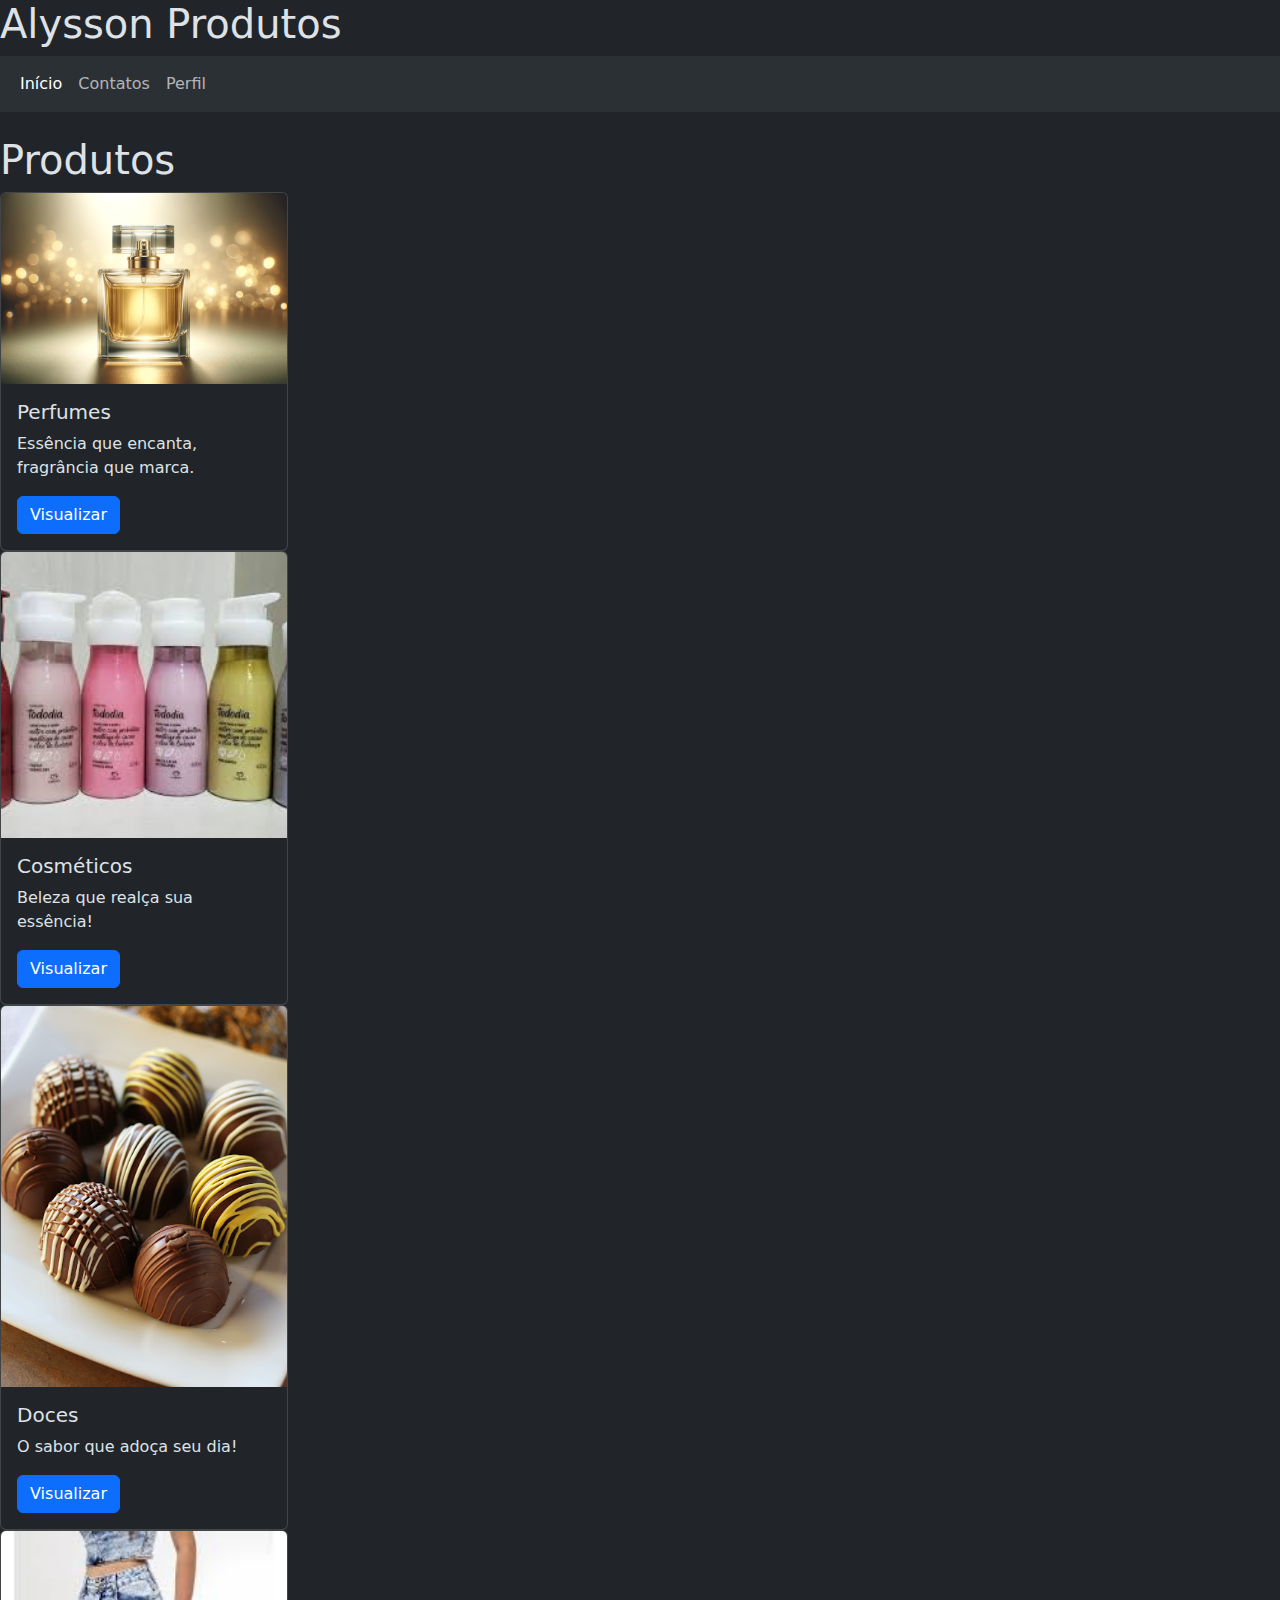
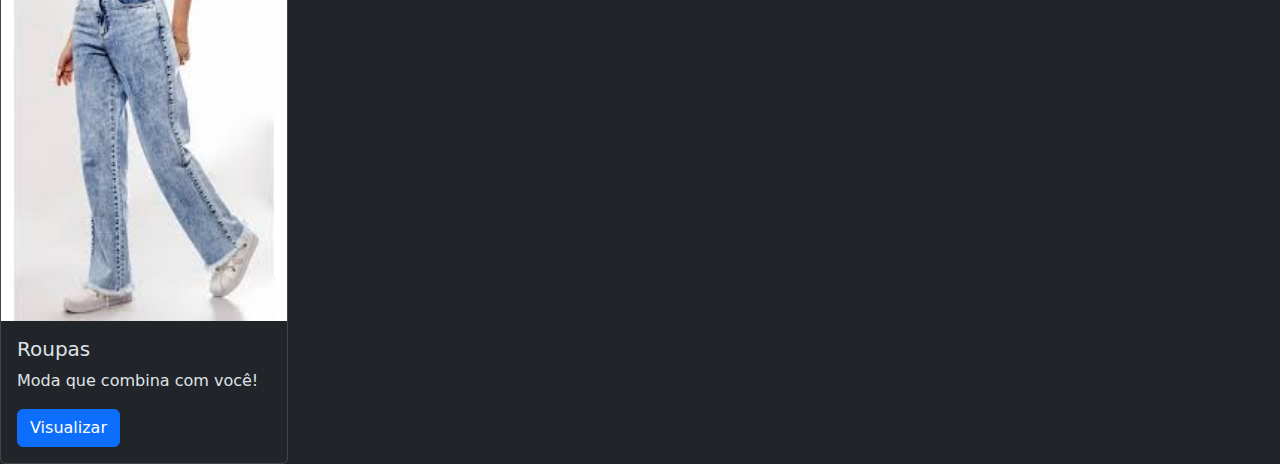
==== index.html @ ca660f53 "teste" ====
<!doctype html>
<html lang="pt-br" data-bs-theme="dark">

<head>
    <meta charset="utf-8">
    <meta name="viewport" content="width=device-width, initial-scale=1">
    <title>Alysson produtos</title>
    <link rel="stylesheet" href="css/style.css">
    <link href="https://cdn.jsdelivr.net/npm/bootstrap@5.3.3/dist/css/bootstrap.min.css" rel="stylesheet"
        integrity="sha384-QWTKZyjpPEjISv5WaRU9OFeRpok6YctnYmDr5pNlyT2bRjXh0JMhjY6hW+ALEwIH" crossorigin="anonymous">
</head>

<body>

    <h1>Alysson Produtos</h1>
    <nav class="navbar navbar-expand bg-body-tertiary">
        <div class="container-fluid">
            <ul class="navbar-nav d-flex flex-row">
                <li class="nav-item">
                    <a class="nav-link active" aria-current="page" href="#">Início</a>
                </li>
                <li class="nav-item">
                    <a class="nav-link" href="#">Contatos</a>
                </li>
                <li class="nav-item">
                    <a class="nav-link" href="#">Perfil</a>
                </li>
            </ul>
        </div>
    </nav>
    <br>
    <h1>Produtos</h1>

    <section>

        <div class="card" style="width: 18rem;">
            <img src="assets/perfume.png" class="card-img-top" alt="...">
            <div class="card-body">
                <h5 class="card-title">Perfumes</h5>
                <p class="card-text">Essência que encanta, fragrância que marca.</p>
                <a href="perfumes.html" class="btn btn-primary">Visualizar</a>
            </div>
        </div>

        <div class="card" style="width: 18rem;">
            <img src="assets\cremes.jpeg" class="card-img-top" alt="...">
            <div class="card-body">
                <h5 class="card-title">Cosméticos</h5>
                <p class="card-text">Beleza que realça sua essência!</p>
                <a href="#" class="btn btn-primary">Visualizar</a>
            </div>
        </div>

        <div class="card" style="width: 18rem;">
            <img src="assets\trufas.jpg" class="card-img-top" alt="...">
            <div class="card-body">
                <h5 class="card-title">Doces</h5>
                <p class="card-text">O sabor que adoça seu dia!</p>
                <a href="#" class="btn btn-primary">Visualizar</a>
            </div>
        </div>

        <div class="card" style="width: 18rem;">
            <img src="assets\calça.jpeg" class="card-img-top" alt="...">
            <div class="card-body">
                <h5 class="card-title">Roupas</h5>
                <p class="card-text">Moda que combina com você!</p>
                <a href="#" class="btn btn-primary">Visualizar</a>
            </div>
        </div>
    </section>

</body>

</html>
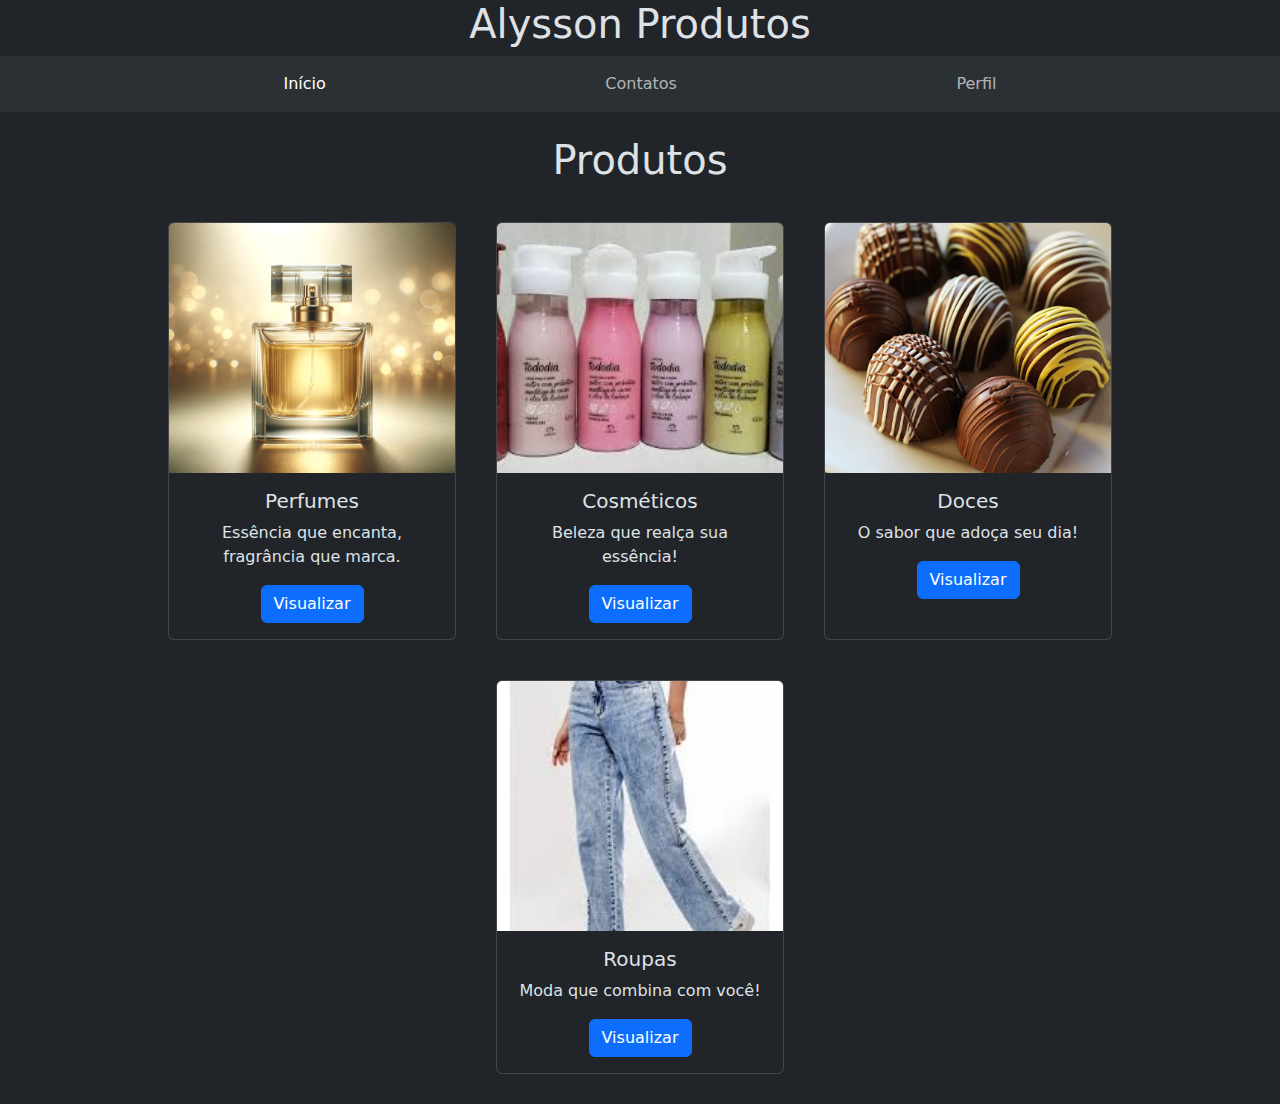
==== commit dccd948d: "commit" ====
--- a/index.html
+++ b/index.html
@@ -5,7 +5,7 @@
     <meta charset="utf-8">
     <meta name="viewport" content="width=device-width, initial-scale=1">
     <title>Alysson produtos</title>
-    <link rel="stylesheet" href="css/style.css">
+    <link rel="stylesheet" href="CSS\style.css">
     <link href="https://cdn.jsdelivr.net/npm/bootstrap@5.3.3/dist/css/bootstrap.min.css" rel="stylesheet"
         integrity="sha384-QWTKZyjpPEjISv5WaRU9OFeRpok6YctnYmDr5pNlyT2bRjXh0JMhjY6hW+ALEwIH" crossorigin="anonymous">
 </head>
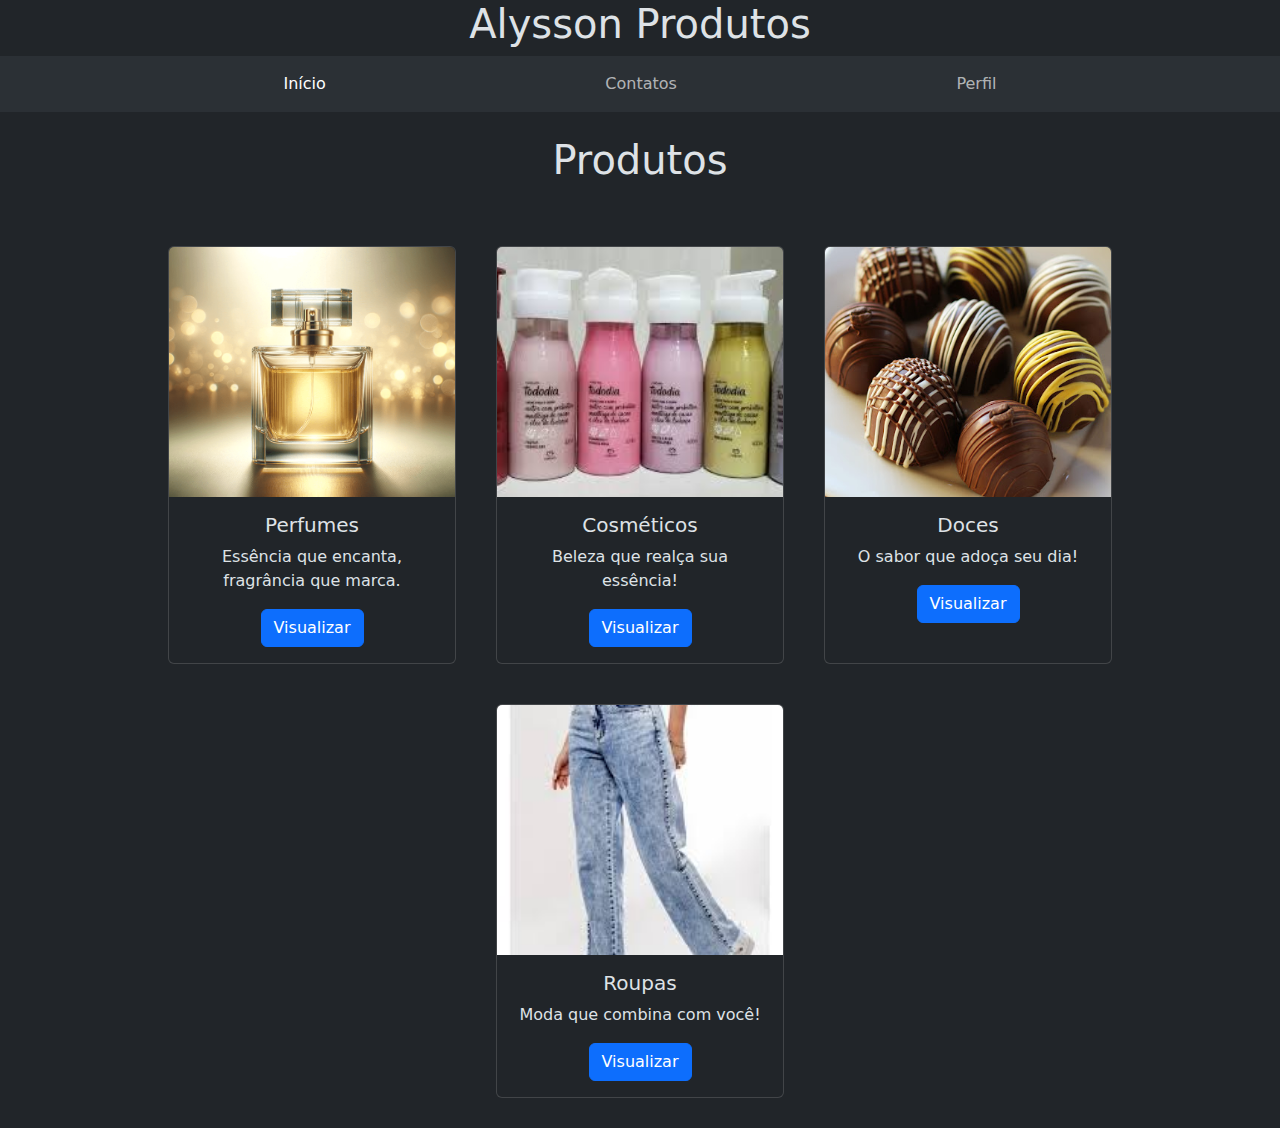
==== commit 5387ac4c: "Update index.html" ====
--- a/index.html
+++ b/index.html
@@ -20,7 +20,7 @@
                     <a class="nav-link active" aria-current="page" href="#">Início</a>
                 </li>
                 <li class="nav-item">
-                    <a class="nav-link" href="#">Contatos</a>
+                    <a class="nav-link" href="contatos.html">Contatos</a>
                 </li>
                 <li class="nav-item">
                     <a class="nav-link" href="#">Perfil</a>
@@ -30,46 +30,47 @@
     </nav>
     <br>
     <h1>Produtos</h1>
+    <br>
+    <div id="divUm">
+        <section>
 
-    <section>
+            <div class="card" style="width: 18rem;">
+                <img src="assets/perfume.png" class="card-img-top" alt="...">
+                <div class="card-body">
+                    <h5 class="card-title">Perfumes</h5>
+                    <p class="card-text">Essência que encanta, fragrância que marca.</p>
+                    <a href="perfumes.html" class="btn btn-primary">Visualizar</a>
+                </div>
+            </div>
 
-        <div class="card" style="width: 18rem;">
-            <img src="assets/perfume.png" class="card-img-top" alt="...">
-            <div class="card-body">
-                <h5 class="card-title">Perfumes</h5>
-                <p class="card-text">Essência que encanta, fragrância que marca.</p>
-                <a href="perfumes.html" class="btn btn-primary">Visualizar</a>
+            <div class="card" style="width: 18rem;">
+                <img src="assets\cremes.jpeg" class="card-img-top" alt="...">
+                <div class="card-body">
+                    <h5 class="card-title">Cosméticos</h5>
+                    <p class="card-text">Beleza que realça sua essência!</p>
+                    <a href="#" class="btn btn-primary">Visualizar</a>
+                </div>
             </div>
-        </div>
 
-        <div class="card" style="width: 18rem;">
-            <img src="assets\cremes.jpeg" class="card-img-top" alt="...">
-            <div class="card-body">
-                <h5 class="card-title">Cosméticos</h5>
-                <p class="card-text">Beleza que realça sua essência!</p>
-                <a href="#" class="btn btn-primary">Visualizar</a>
+            <div class="card" style="width: 18rem;">
+                <img src="assets\trufas.jpg" class="card-img-top" alt="...">
+                <div class="card-body">
+                    <h5 class="card-title">Doces</h5>
+                    <p class="card-text">O sabor que adoça seu dia!</p>
+                    <a href="#" class="btn btn-primary">Visualizar</a>
+                </div>
             </div>
-        </div>
 
-        <div class="card" style="width: 18rem;">
-            <img src="assets\trufas.jpg" class="card-img-top" alt="...">
-            <div class="card-body">
-                <h5 class="card-title">Doces</h5>
-                <p class="card-text">O sabor que adoça seu dia!</p>
-                <a href="#" class="btn btn-primary">Visualizar</a>
+            <div class="card" style="width: 18rem;">
+                <img src="assets\calça.jpeg" class="card-img-top" alt="...">
+                <div class="card-body">
+                    <h5 class="card-title">Roupas</h5>
+                    <p class="card-text">Moda que combina com você!</p>
+                    <a href="#" class="btn btn-primary">Visualizar</a>
+                </div>
             </div>
-        </div>
-
-        <div class="card" style="width: 18rem;">
-            <img src="assets\calça.jpeg" class="card-img-top" alt="...">
-            <div class="card-body">
-                <h5 class="card-title">Roupas</h5>
-                <p class="card-text">Moda que combina com você!</p>
-                <a href="#" class="btn btn-primary">Visualizar</a>
-            </div>
-        </div>
-    </section>
-
+        </section>
+    </div>
 </body>
 
-</html>+</html>
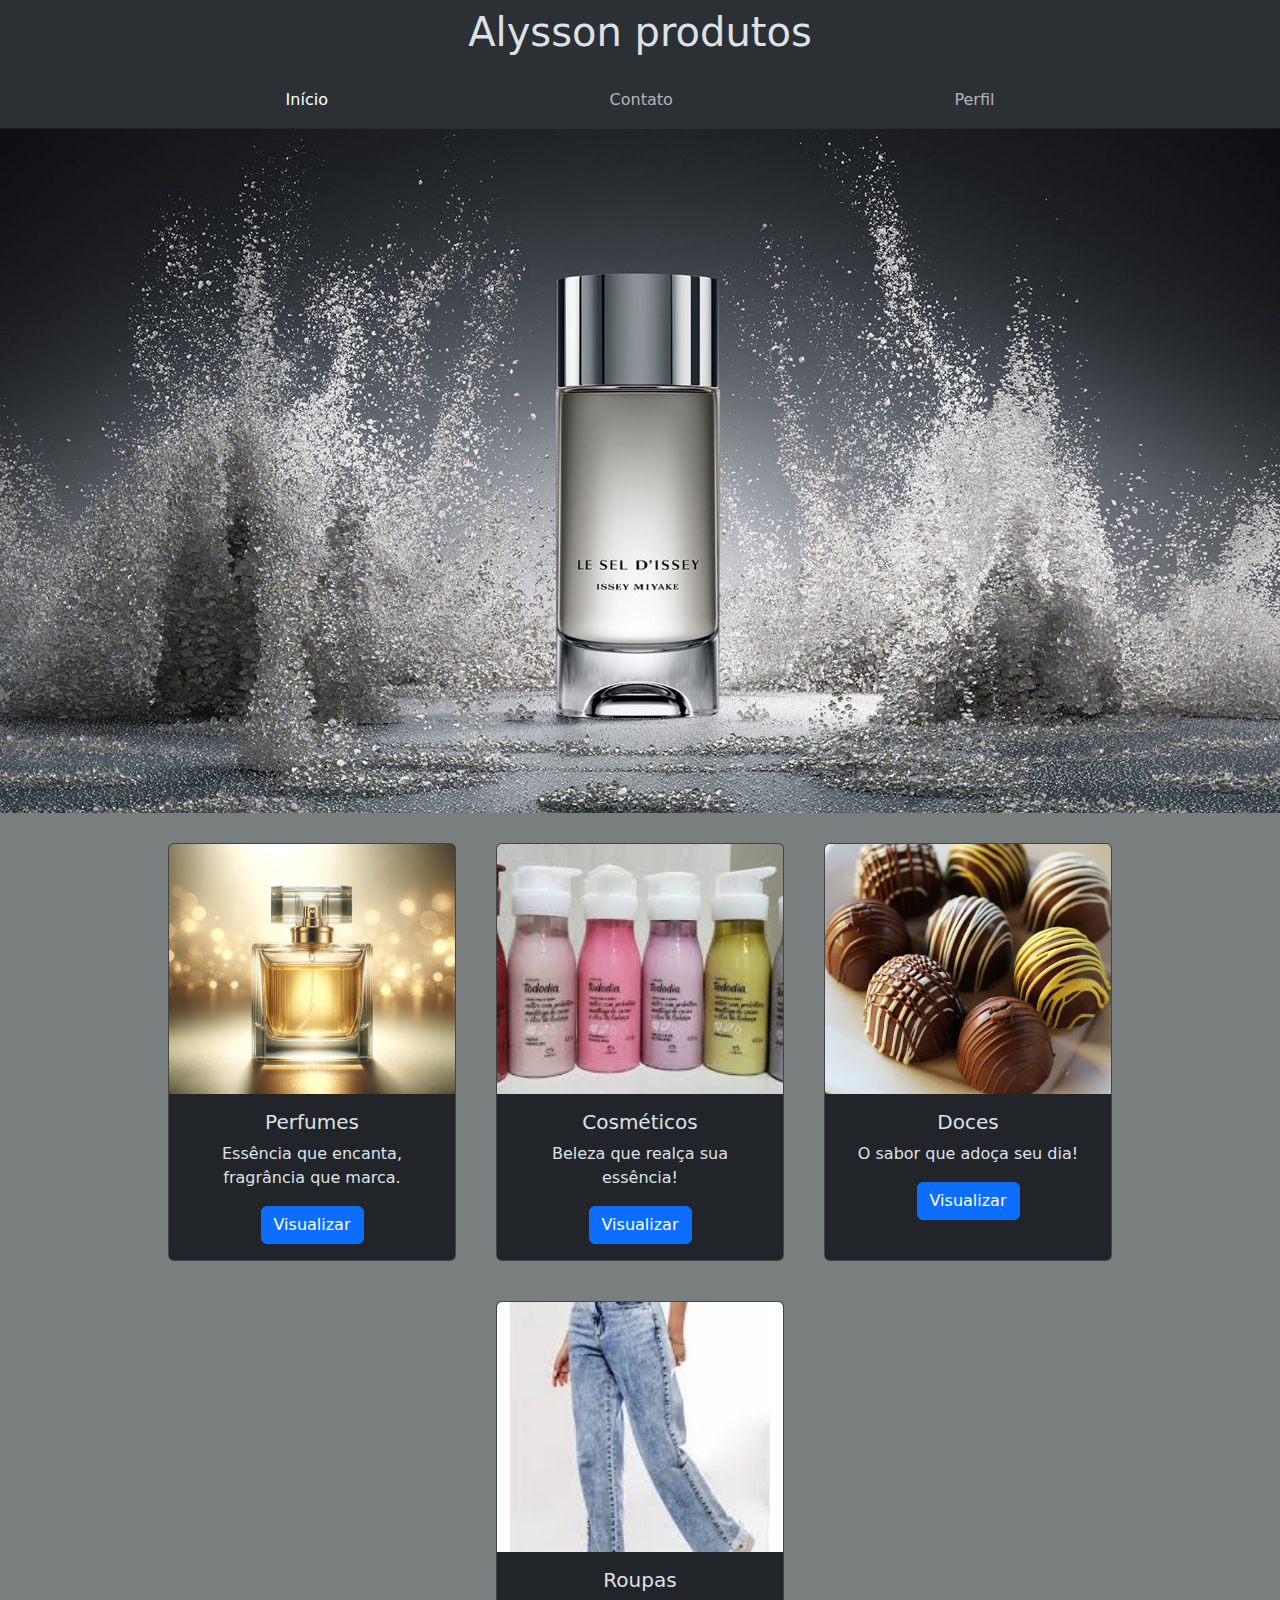
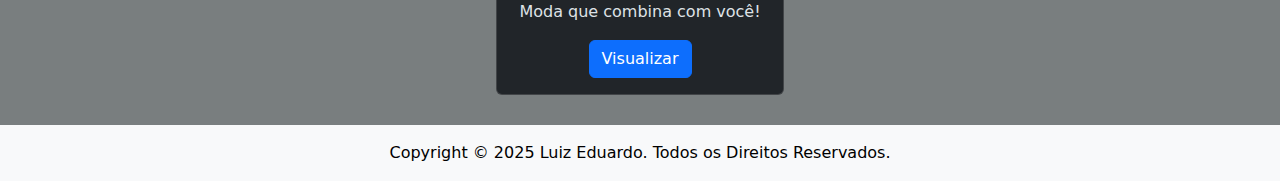
==== commit f8bb650a: "Nice" ====
--- a/index.html
+++ b/index.html
@@ -11,8 +11,11 @@
 </head>
 
 <body>
-
-    <h1>Alysson Produtos</h1>
+    <nav class="navbar navbar-expand bg-body-tertiary">
+        <div class="container-fluid d-flex justify-content-center">
+            <h1>Alysson produtos</h1>
+        </div>
+    </nav>
     <nav class="navbar navbar-expand bg-body-tertiary">
         <div class="container-fluid">
             <ul class="navbar-nav d-flex flex-row">
@@ -20,7 +23,7 @@
                     <a class="nav-link active" aria-current="page" href="#">Início</a>
                 </li>
                 <li class="nav-item">
-                    <a class="nav-link" href="contatos.html">Contatos</a>
+                    <a class="nav-link" href="contatos.html">Contato</a>
                 </li>
                 <li class="nav-item">
                     <a class="nav-link" href="#">Perfil</a>
@@ -28,49 +31,49 @@
             </ul>
         </div>
     </nav>
-    <br>
-    <h1>Produtos</h1>
-    <br>
-    <div id="divUm">
-        <section>
+    <img src="assets\welcome.jpg" class="img-fluid" alt="...">
+    <section>
 
-            <div class="card" style="width: 18rem;">
-                <img src="assets/perfume.png" class="card-img-top" alt="...">
-                <div class="card-body">
-                    <h5 class="card-title">Perfumes</h5>
-                    <p class="card-text">Essência que encanta, fragrância que marca.</p>
-                    <a href="perfumes.html" class="btn btn-primary">Visualizar</a>
-                </div>
+        <div class="card" style="width: 18rem;">
+            <img src="assets/perfume.png" class="card-img-top" alt="...">
+            <div class="card-body">
+                <h5 class="card-title">Perfumes</h5>
+                <p class="card-text">Essência que encanta, fragrância que marca.</p>
+                <a href="perfumes.html" class="btn btn-primary">Visualizar</a>
             </div>
+        </div>
 
-            <div class="card" style="width: 18rem;">
-                <img src="assets\cremes.jpeg" class="card-img-top" alt="...">
-                <div class="card-body">
-                    <h5 class="card-title">Cosméticos</h5>
-                    <p class="card-text">Beleza que realça sua essência!</p>
-                    <a href="#" class="btn btn-primary">Visualizar</a>
-                </div>
+        <div class="card" style="width: 18rem;">
+            <img src="assets\cremes.jpeg" class="card-img-top" alt="...">
+            <div class="card-body">
+                <h5 class="card-title">Cosméticos</h5>
+                <p class="card-text">Beleza que realça sua essência!</p>
+                <a href="#" class="btn btn-primary">Visualizar</a>
             </div>
+        </div>
 
-            <div class="card" style="width: 18rem;">
-                <img src="assets\trufas.jpg" class="card-img-top" alt="...">
-                <div class="card-body">
-                    <h5 class="card-title">Doces</h5>
-                    <p class="card-text">O sabor que adoça seu dia!</p>
-                    <a href="#" class="btn btn-primary">Visualizar</a>
-                </div>
+        <div class="card" style="width: 18rem;">
+            <img src="assets\trufas.jpg" class="card-img-top" alt="...">
+            <div class="card-body">
+                <h5 class="card-title">Doces</h5>
+                <p class="card-text">O sabor que adoça seu dia!</p>
+                <a href="#" class="btn btn-primary">Visualizar</a>
             </div>
+        </div>
 
-            <div class="card" style="width: 18rem;">
-                <img src="assets\calça.jpeg" class="card-img-top" alt="...">
-                <div class="card-body">
-                    <h5 class="card-title">Roupas</h5>
-                    <p class="card-text">Moda que combina com você!</p>
-                    <a href="#" class="btn btn-primary">Visualizar</a>
-                </div>
+        <div class="card" style="width: 18rem;">
+            <img src="assets\calça.jpeg" class="card-img-top" alt="...">
+            <div class="card-body">
+                <h5 class="card-title">Roupas</h5>
+                <p class="card-text">Moda que combina com você!</p>
+                <a href="#" class="btn btn-primary">Visualizar</a>
             </div>
-        </section>
-    </div>
+        </div>
+    </section>
+
+    <footer class="bg-light text-black text-center py-3 vw-100">
+        <span>Copyright © 2025 Luiz Eduardo. Todos os Direitos Reservados.</span>
+    </footer>
 </body>
 
-</html>
+</html>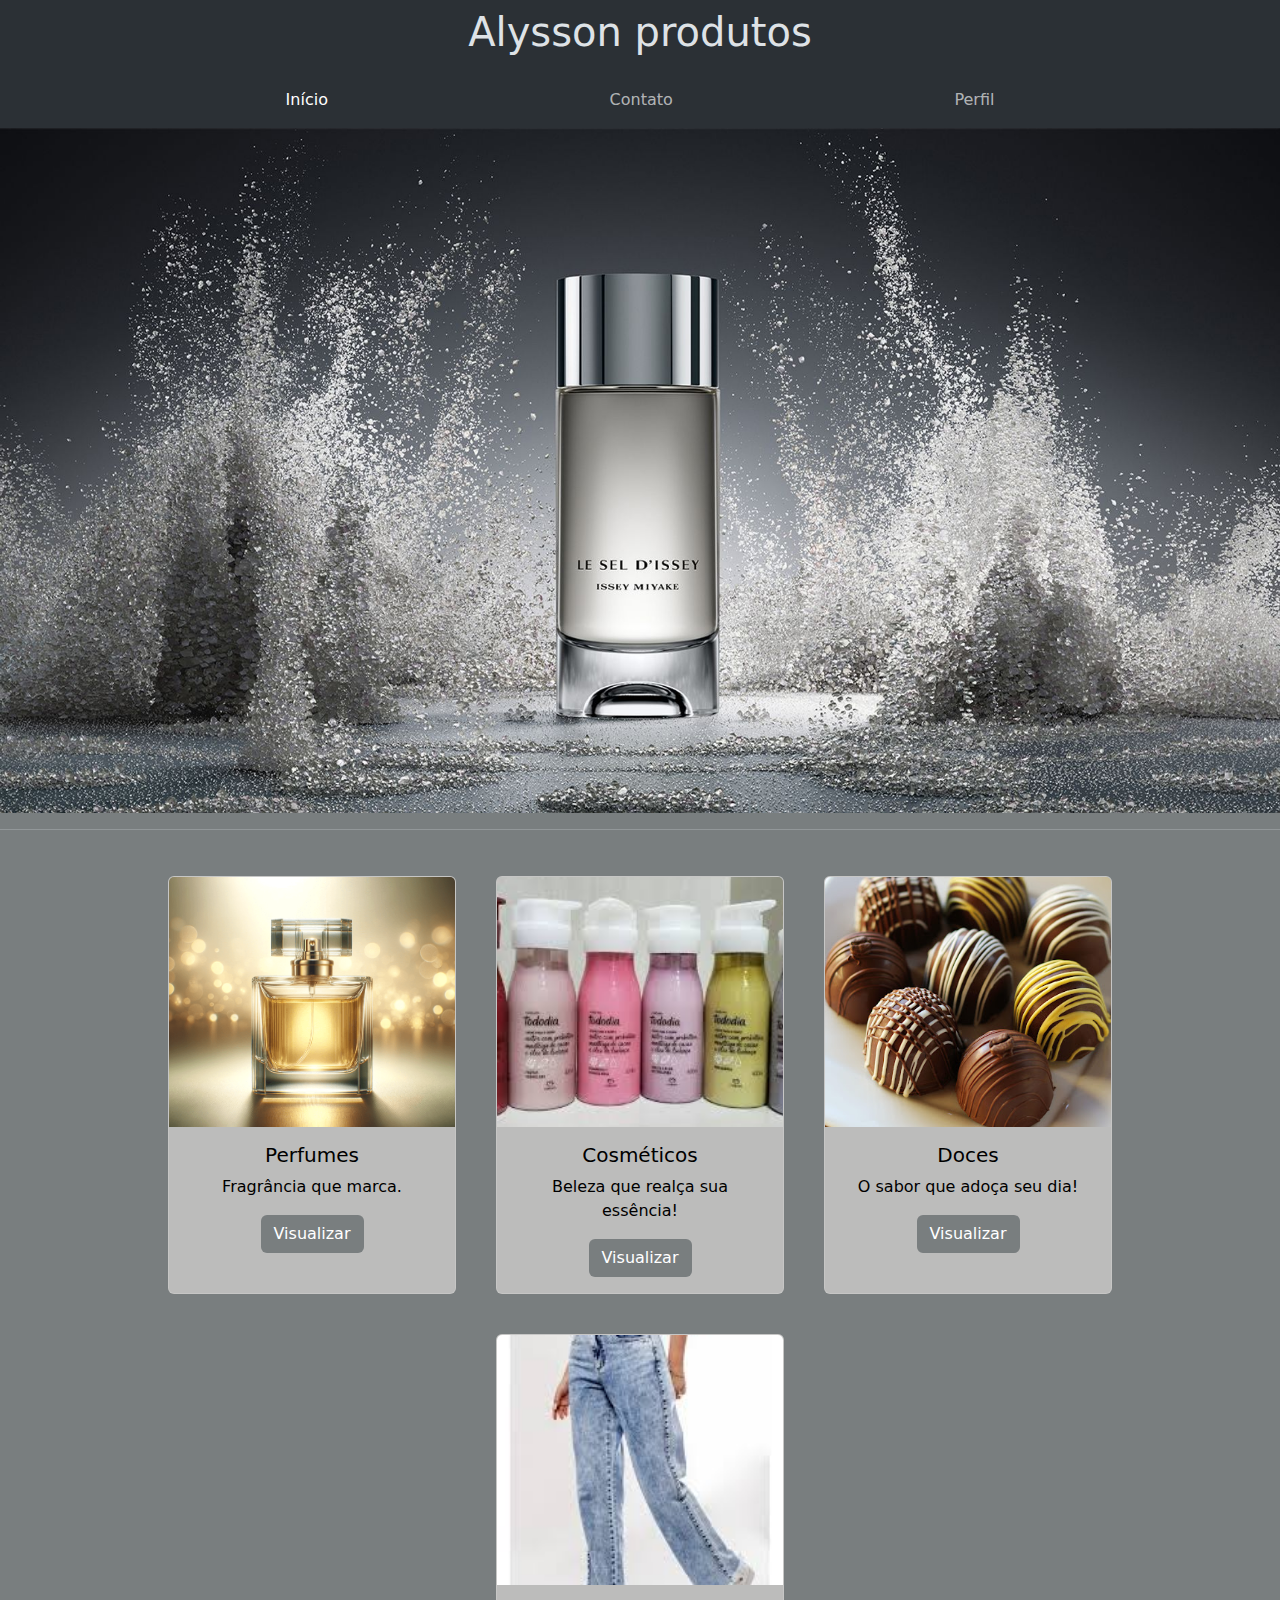
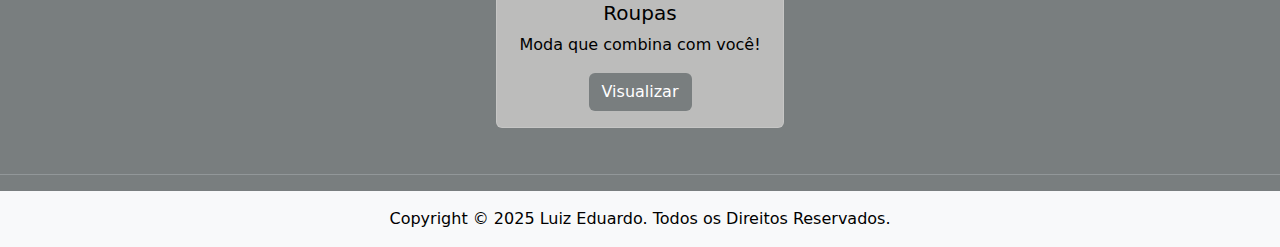
==== commit 4e75bc3a: "Nice" ====
--- a/index.html
+++ b/index.html
@@ -32,48 +32,50 @@
         </div>
     </nav>
     <img src="assets\welcome.jpg" class="img-fluid" alt="...">
+    <hr>
     <section>
 
-        <div class="card" style="width: 18rem;">
+        <div class="card card-custom" style="width: 18rem;">
             <img src="assets/perfume.png" class="card-img-top" alt="...">
             <div class="card-body">
                 <h5 class="card-title">Perfumes</h5>
-                <p class="card-text">Essência que encanta, fragrância que marca.</p>
-                <a href="perfumes.html" class="btn btn-primary">Visualizar</a>
+                <p class="card-text">Fragrância que marca.</p>
+                <a href="perfumes.html" class="btn">Visualizar</a>
             </div>
         </div>
 
-        <div class="card" style="width: 18rem;">
-            <img src="assets\cremes.jpeg" class="card-img-top" alt="...">
-            <div class="card-body">
-                <h5 class="card-title">Cosméticos</h5>
-                <p class="card-text">Beleza que realça sua essência!</p>
-                <a href="#" class="btn btn-primary">Visualizar</a>
+            <div class="card card-custom" style="width: 18rem;">
+                <img src="assets\cremes.jpeg" class="card-img-top" alt="...">
+                <div class="card-body">
+                    <h5 class="card-title">Cosméticos</h5>
+                    <p class="card-text">Beleza que realça sua essência!</p>
+                    <a href="#" class="btn">Visualizar</a>
+                </div>
             </div>
-        </div>
 
-        <div class="card" style="width: 18rem;">
-            <img src="assets\trufas.jpg" class="card-img-top" alt="...">
-            <div class="card-body">
-                <h5 class="card-title">Doces</h5>
-                <p class="card-text">O sabor que adoça seu dia!</p>
-                <a href="#" class="btn btn-primary">Visualizar</a>
+            <div class="card card-custom" style="width: 18rem;">
+                <img src="assets\trufas.jpg" class="card-img-top" alt="...">
+                <div class="card-body">
+                    <h5 class="card-title">Doces</h5>
+                    <p class="card-text">O sabor que adoça seu dia!</p>
+                    <a href="#" class="btn">Visualizar</a>
+                </div>
             </div>
-        </div>
 
-        <div class="card" style="width: 18rem;">
+        <div class="card card-custom" style="width: 18rem;">
             <img src="assets\calça.jpeg" class="card-img-top" alt="...">
             <div class="card-body">
                 <h5 class="card-title">Roupas</h5>
                 <p class="card-text">Moda que combina com você!</p>
-                <a href="#" class="btn btn-primary">Visualizar</a>
+                <a href="#" class="btn">Visualizar</a>
             </div>
         </div>
     </section>
+    <hr>
 
     <footer class="bg-light text-black text-center py-3 vw-100">
         <span>Copyright © 2025 Luiz Eduardo. Todos os Direitos Reservados.</span>
     </footer>
 </body>
 
-</html>+</html>
